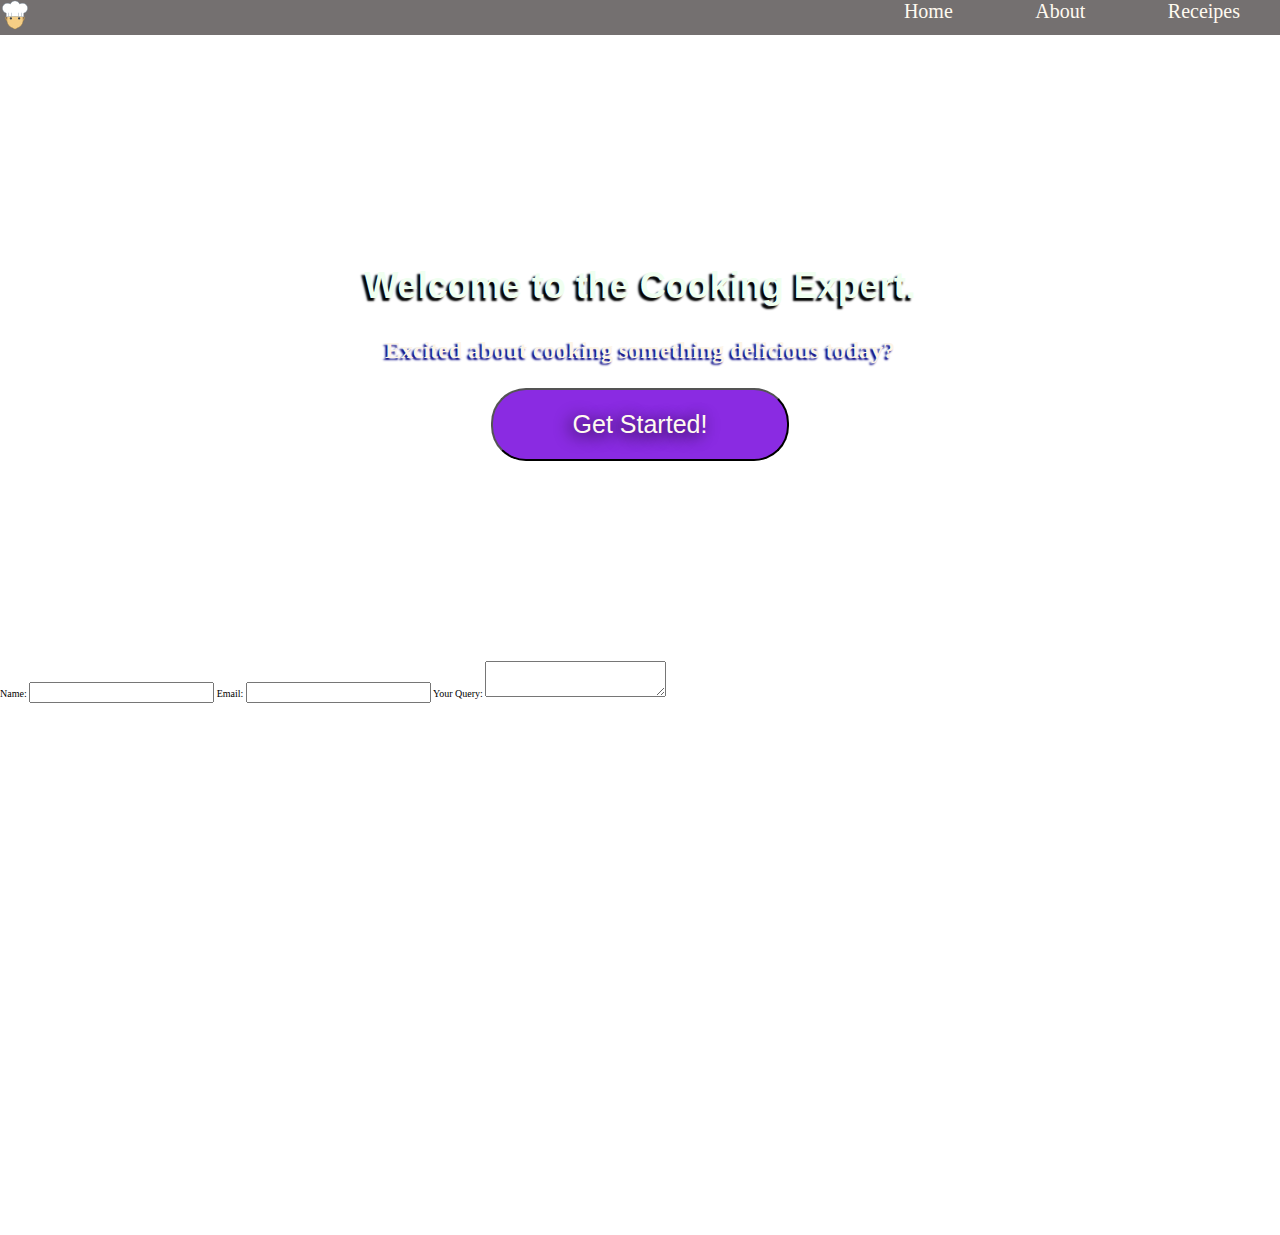
==== src/index.html @ 3ebf69b9 "nav and info-section initial changes" ====
<!DOCTYPE html>
<html lang="en">
<head>
    <meta charset="UTF-8">
    <meta http-equiv="X-UA-Compatible" content="IE=edge">
    <meta name="viewport" content="width=device-width, initial-scale=1.0">
    <title>Cooking Expert</title>
    <link rel="stylesheet" href="/styles/main.css">
</head>
<body>
    <div class="grid-container">
    <header class="grid-item">
        <nav>
            <h2 class="logo"><img src="/images/icon-chef.png" alt="Cook Chef"></h2>
            <ul>
                <li><a href="#">Home</a></li>
                <li><a href="#">About</a></li>
                <li><a href="#">Receipes</a></li>
            </ul>
        </nav>
    </header>
    <main>
        <section class="grid-item info-section">
            <h2>Welcome to the Cooking Expert.</h2>
            <p>Excited about cooking something delicious today?</p>
            <button type="submit">Get Started!</button>
        </section>
        <section class="grid-item contactus-section">
            <label for="name">Name:</label>
            <input type="text" name="name" id="name">
            <label for="email">Email:</label>
            <input type="email" name="email" id="email">
            <label for="query">Your Query:</label>
            <textarea name="query" id="query" maxlength="300"></textarea>
        </section>
    </main>
</div>
</body>
</html>
---- styles/main.css ----
html,
body {
  box-sizing: border-box;
  margin: 0;
  padding: 0;
}

html {
  font-size: 62.5%;
}

.grid-container {
  display: grid;
  grid-template-rows: 3.5rem 80rem 40rem;
}

ul,
li,
nav h2 {
  display: inline;
  margin: 0;
}

nav a {
  text-decoration: none;
  font-size: 2rem;
  color: floralwhite;
  padding-top: 1rem;
  margin: 4rem;
}

nav ul {
  position: absolute;
  right: 0;
}

header {
  background-color: rgb(116, 112, 112);
}

.info-section {
  background-image: url(/images/kitchen_table.jpg);
  background-position: center;
  background-size: cover;
  text-align: center;
  padding: 20rem 0rem;
  opacity: 100%;
  font-size: x-large;
}

.info-section h2 {
  color: honeydew;
  font-family: "Segoe UI", Tahoma, Geneva, Verdana, sans-serif;
  text-shadow: -3px 3px 2px black;
  opacity: 100%;
}

.info-section p {
  color: oldlace;
  font-weight: bold;
  text-shadow: -2px 2px 2px navy;
  opacity: 100%;
}

.info-section button {
  padding: 2rem 8rem;
  font-size: 2.5rem;
  font-family: "Trebuchet MS", "Lucida Sans Unicode", "Lucida Grande",
    "Lucida Sans", Arial, sans-serif;
  background: blueviolet;
  border-radius: 3.5rem;
  color: floralwhite;
  text-shadow: -3px 3px 16px black;
  opacity: 100%;
}
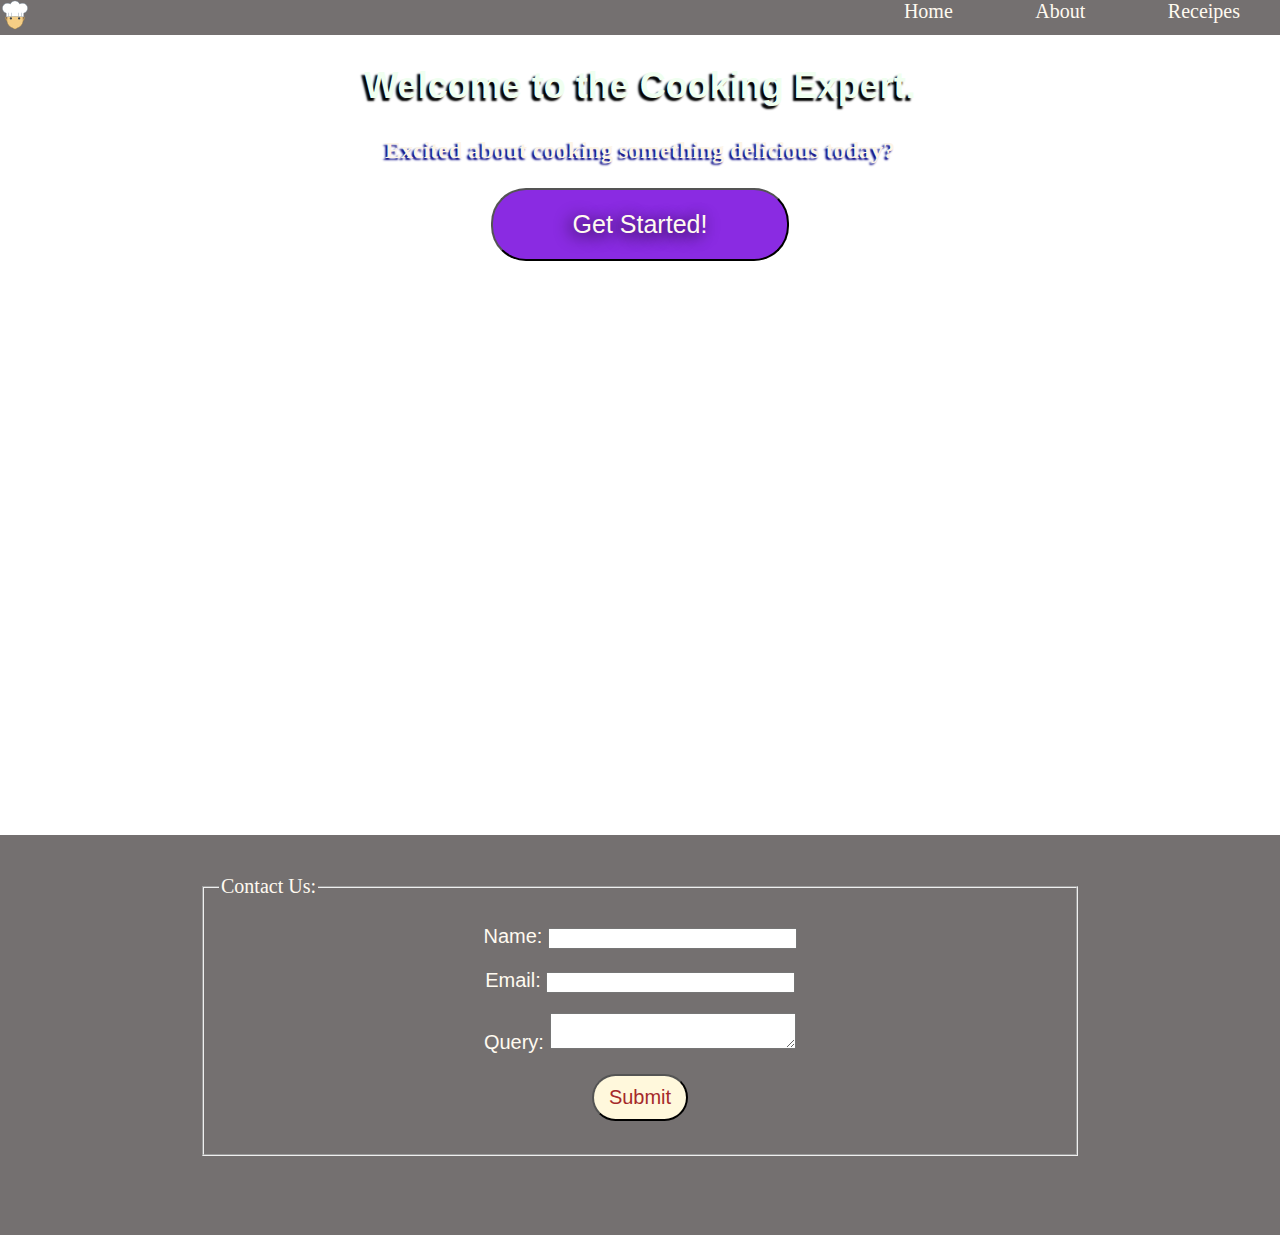
==== commit 71ca354d: "styling for form section and fixed grid issues" ====
--- a/src/index.html
+++ b/src/index.html
@@ -19,21 +19,32 @@
             </ul>
         </nav>
     </header>
-    <main>
+    
         <section class="grid-item info-section">
             <h2>Welcome to the Cooking Expert.</h2>
             <p>Excited about cooking something delicious today?</p>
             <button type="submit">Get Started!</button>
         </section>
         <section class="grid-item contactus-section">
+            <fieldset>
+                <legend>Contact Us:</legend>
+            <div class="form-item">
             <label for="name">Name:</label>
-            <input type="text" name="name" id="name">
+            <input class="form-element" type="text" name="name" id="name">
+        </div>
+        <div class="form-item">
             <label for="email">Email:</label>
-            <input type="email" name="email" id="email">
-            <label for="query">Your Query:</label>
-            <textarea name="query" id="query" maxlength="300"></textarea>
+            <input class="form-element" type="email" name="email" id="email">
+        </div>
+        <div class="form-item">
+            <label for="query">Query:</label>
+            <textarea class="form-element" name="query" id="query" maxlength="300"></textarea>
+        </div>
+        <div class="form-item">
+            <button type="submit">Submit</button>    
+        </div>
+    </fieldset>
         </section>
-    </main>
 </div>
 </body>
 </html>--- a/styles/main.css
+++ b/styles/main.css
@@ -43,7 +43,7 @@
   background-position: center;
   background-size: cover;
   text-align: center;
-  padding: 20rem 0rem;
+  padding-top: 25 qrem;
   opacity: 100%;
   font-size: x-large;
 }
@@ -72,4 +72,34 @@
   color: floralwhite;
   text-shadow: -3px 3px 16px black;
   opacity: 100%;
+  cursor: pointer;
 }
+
+.contactus-section {
+  color: floralwhite;
+  padding: 4rem 20rem;
+  background-color: rgb(116, 112, 112);
+  font-size: 2rem;
+}
+
+.form-item {
+  margin: 2rem;
+  text-align: center;
+  font-family: "Trebuchet MS", "Lucida Sans Unicode", "Lucida Grande",
+    "Lucida Sans", Arial, sans-serif;
+  color: floralwhite;
+}
+
+.form-item button {
+  padding: 1rem 1.5rem;
+  font-size: 2rem;
+  background-color: cornsilk;
+  color: brown;
+  border-radius: 2.5rem;
+  cursor: pointer;
+}
+
+.form-element {
+  width: 30%;
+  min-width: 20rem;
+}
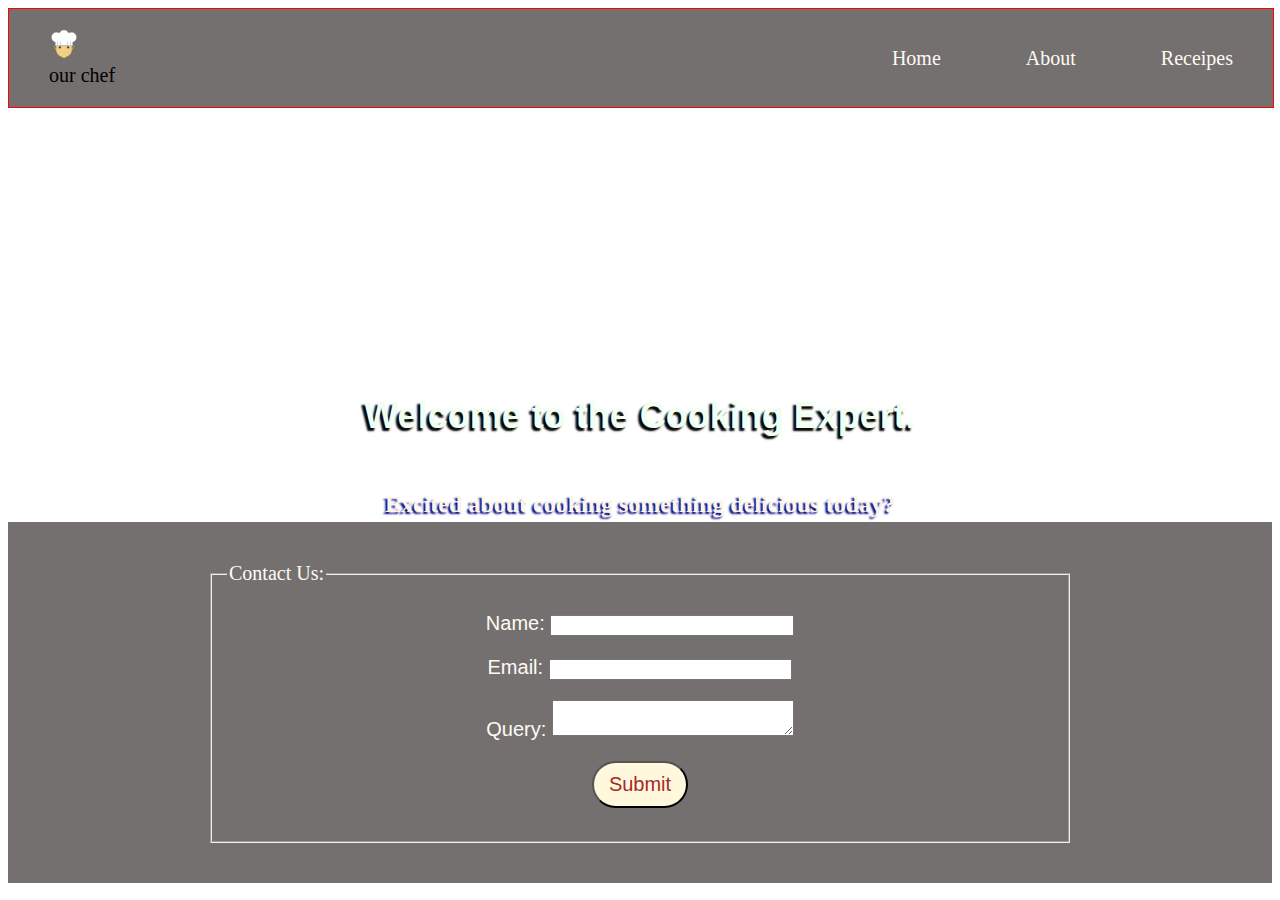
==== commit 157633d7: "review fixes" ====
--- a/src/index.html
+++ b/src/index.html
@@ -8,24 +8,28 @@
     <link rel="stylesheet" href="/styles/main.css">
 </head>
 <body>
-    <div class="grid-container">
-    <header class="grid-item">
-        <nav>
-            <h2 class="logo"><img src="/images/icon-chef.png" alt="Cook Chef"></h2>
-            <ul>
-                <li><a href="#">Home</a></li>
-                <li><a href="#">About</a></li>
-                <li><a href="#">Receipes</a></li>
-            </ul>
-        </nav>
-    </header>
-    
-        <section class="grid-item info-section">
+    <main class="grid-container">
+        <header>
+            <div>
+                <figure><img src="/images/icon-chef.png" alt="Cook Chef">
+                    <figcaption>our chef</figcaption>
+                </figure>
+                
+            </div>
+            <nav>
+                <ul>
+                    <li><a href="#">Home</a></li>
+                    <li><a href="#">About</a></li>
+                    <li><a href="#">Receipes</a></li>
+                </ul>
+            </nav>
+        </header>
+        <section class=" section--info">
             <h2>Welcome to the Cooking Expert.</h2>
             <p>Excited about cooking something delicious today?</p>
             <button type="submit">Get Started!</button>
         </section>
-        <section class="grid-item contactus-section">
+        <section class=" section--contect">
             <fieldset>
                 <legend>Contact Us:</legend>
             <div class="form-item">
@@ -45,6 +49,6 @@
         </div>
     </fieldset>
         </section>
-</div>
+    </main>
 </body>
 </html>--- a/styles/main.css
+++ b/styles/main.css
@@ -1,68 +1,73 @@
-html,
-body {
+html {
   box-sizing: border-box;
   margin: 0;
   padding: 0;
+  font-size: 62.5%;
 }
 
-html {
-  font-size: 62.5%;
+header {
+  display: grid;
+  grid-template-columns: 30% 1fr;
+  align-items: center;
+  border: 1px solid red;
+  background-color: rgb(116, 112, 112);
+  position: sticky;
+  font-size: 2rem;
+  width: 100%;
+}
+
+nav {
+  justify-self: end;
+}
+
+ul {
+  list-style-type: none;
+}
+
+li {
+  display: inline;
+  margin: 0 3.5rem;
+  padding: 0.5rem;
+}
+
+li:hover {
+  border: 1px dashed green;
+}
+
+a {
+  text-decoration: dashed;
+  color: floralwhite;
 }
 
 .grid-container {
   display: grid;
-  grid-template-rows: 3.5rem 80rem 40rem;
+  grid-template-rows: 1fr 40rem;
+  grid-gap: 0.7rem;
 }
 
-ul,
-li,
-nav h2 {
-  display: inline;
-  margin: 0;
+.section--info {
+  background: url(/images/kitchen_table.jpg);
+  background-size: cover;
+  text-align: center;
+  padding: 25rem 0;
+  font-size: x-large;
+  display: grid;
+  justify-items: center;
 }
 
-nav a {
-  text-decoration: none;
-  font-size: 2rem;
-  color: floralwhite;
-  padding-top: 1rem;
-  margin: 4rem;
-}
-
-nav ul {
-  position: absolute;
-  right: 0;
-}
-
-header {
-  background-color: rgb(116, 112, 112);
-}
-
-.info-section {
-  background-image: url(/images/kitchen_table.jpg);
-  background-position: center;
-  background-size: cover;
-  text-align: center;
-  padding-top: 25 qrem;
-  opacity: 100%;
-  font-size: x-large;
-}
-
-.info-section h2 {
+.section--info h2 {
   color: honeydew;
   font-family: "Segoe UI", Tahoma, Geneva, Verdana, sans-serif;
   text-shadow: -3px 3px 2px black;
-  opacity: 100%;
 }
 
-.info-section p {
+.section--info p {
   color: oldlace;
   font-weight: bold;
   text-shadow: -2px 2px 2px navy;
-  opacity: 100%;
 }
 
-.info-section button {
+.section--info button {
   padding: 2rem 8rem;
   font-size: 2.5rem;
   font-family: "Trebuchet MS", "Lucida Sans Unicode", "Lucida Grande",
@@ -71,11 +76,10 @@
   border-radius: 3.5rem;
   color: floralwhite;
   text-shadow: -3px 3px 16px black;
-  opacity: 100%;
   cursor: pointer;
 }
 
-.contactus-section {
+.section--contect {
   color: floralwhite;
   padding: 4rem 20rem;
   background-color: rgb(116, 112, 112);
@@ -103,3 +107,7 @@
   width: 30%;
   min-width: 20rem;
 }
+
+.rdb {
+  border: 1px solid red;
+}
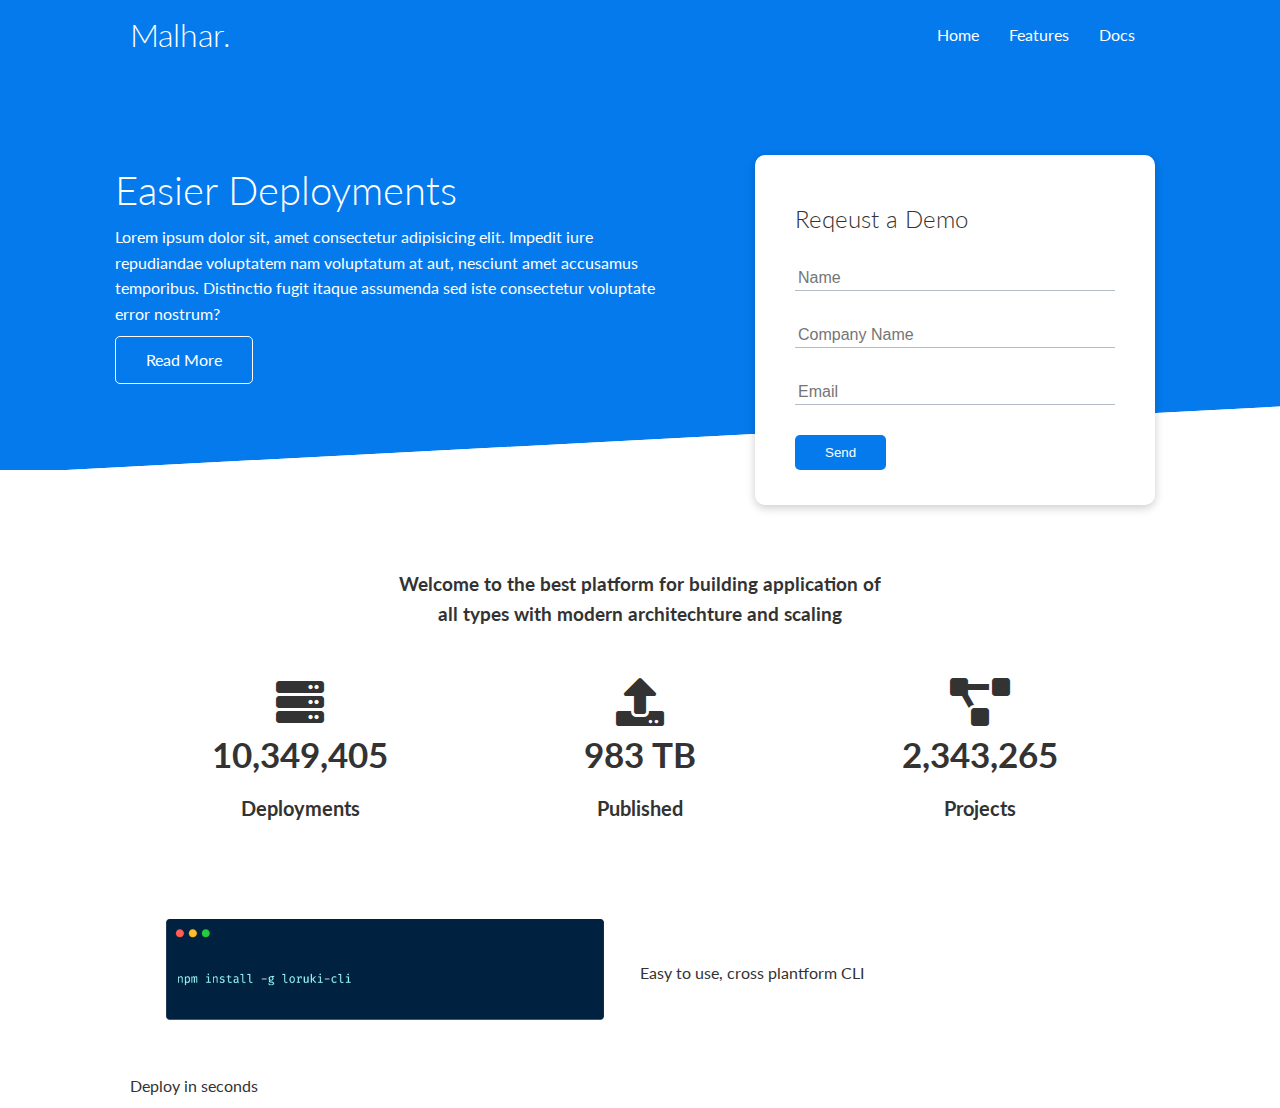
==== commit 1d651bc9: "loruki web - added showcase and stats sections" ====
--- a/src/index.html
+++ b/src/index.html
@@ -1,54 +1,101 @@
-<!DOCTYPE html>
-<html lang="en">
-<head>
-    <meta charset="UTF-8">
-    <meta http-equiv="X-UA-Compatible" content="IE=edge">
-    <meta name="viewport" content="width=device-width, initial-scale=1.0">
-    <title>Cooking Expert</title>
-    <link rel="stylesheet" href="/styles/main.css">
-</head>
-<body>
-    <main class="grid-container">
-        <header>
-            <div>
-                <figure><img src="/images/icon-chef.png" alt="Cook Chef">
-                    <figcaption>our chef</figcaption>
-                </figure>
-                
-            </div>
-            <nav>
-                <ul>
-                    <li><a href="#">Home</a></li>
-                    <li><a href="#">About</a></li>
-                    <li><a href="#">Receipes</a></li>
-                </ul>
-            </nav>
-        </header>
-        <section class=" section--info">
-            <h2>Welcome to the Cooking Expert.</h2>
-            <p>Excited about cooking something delicious today?</p>
-            <button type="submit">Get Started!</button>
-        </section>
-        <section class=" section--contect">
-            <fieldset>
-                <legend>Contact Us:</legend>
-            <div class="form-item">
-            <label for="name">Name:</label>
-            <input class="form-element" type="text" name="name" id="name">
-        </div>
-        <div class="form-item">
-            <label for="email">Email:</label>
-            <input class="form-element" type="email" name="email" id="email">
-        </div>
-        <div class="form-item">
-            <label for="query">Query:</label>
-            <textarea class="form-element" name="query" id="query" maxlength="300"></textarea>
-        </div>
-        <div class="form-item">
-            <button type="submit">Submit</button>    
-        </div>
-    </fieldset>
-        </section>
-    </main>
-</body>
-</html>+<!DOCTYPE html>
+<html lang="en">
+  <head>
+    <meta charset="UTF-8" />
+    <meta http-equiv="X-UA-Compatible" content="IE=edge" />
+    <meta name="viewport" content="width=device-width, initial-scale=1.0" />
+    <link
+      rel="stylesheet"
+      href="https://cdnjs.cloudflare.com/ajax/libs/font-awesome/5.15.1/css/all.min.css"
+    />
+    <link rel="stylesheet" href="../styles/utilities.css" />
+    <link rel="stylesheet" href="../styles/main.css" />
+    <title>Malhar ! Cloud hosting practice</title>
+  </head>
+  <body>
+    <!-- Nav Bar-->
+    <div class="navbar">
+      <div class="container flex">
+        <h1 class="logo">Malhar.</h1>
+        <nav>
+          <ul>
+            <li><a href="index.html">Home</a></li>
+            <li><a href="features.html">Features</a></li>
+            <li><a href="docs.html">Docs</a></li>
+          </ul>
+        </nav>
+      </div>
+    </div>
+    <!-- Show case -->
+    <section class="showcase">
+      <div class="container grid">
+        <div class="showcase-text">
+          <h1>Easier Deployments</h1>
+          <p>
+            Lorem ipsum dolor sit, amet consectetur adipisicing elit. Impedit
+            iure repudiandae voluptatem nam voluptatum at aut, nesciunt amet
+            accusamus temporibus. Distinctio fugit itaque assumenda sed iste
+            consectetur voluptate error nostrum?
+          </p>
+          <a href="features.html" class="btn btn-outline">Read More</a>
+        </div>
+        <div class="showcase-form card">
+          <h2>Reqeust a Demo</h2>
+          <form>
+            <div class="form-control">
+              <input type="text" name=""name" placeholder="Name" required>
+            </div>
+            <div class="form-control">
+              <input type="text" name=""company" placeholder="Company Name"
+              required>
+            </div>
+            <div class="form-control">
+              <input type="text" name=""email" placeholder="Email" required>
+            </div>
+            <input type="submit" value="Send" class="btn btn-primary"
+          </form>
+        </div>
+      </div>
+    </section>
+    <!-- Stats -->
+    <section class="stats">
+      <div class="container">
+        <h3 class="stats-heading text-center my-1">
+          Welcome to the best platform for building application of all types
+          with modern architechture and scaling
+        </h3>
+        <div class="grid grid-3 text-center my-4">
+          <div>
+            <i class="fas fa-server fa-3x"></i>
+            <h3>10,349,405</h3>
+            <p class="text-secondary">Deployments</p>
+          </div>
+          <div>
+            <i class="fas fa-upload fa-3x"></i>
+            <h3>983 TB</h3>
+            <p class="text-secondary">Published</p>
+          </div>
+          <div>
+            <i class="fas fa-project-diagram fa-3x"></i>
+            <h3>2,343,265</h3>
+            <p class="text-secondary">Projects</p>
+          </div>
+        </div>
+      </div>
+    </section>
+    <!-- CLI -->
+    <section class="cli">
+      <div class="container grid">
+        <div>
+          <img src="../images/cli.png" />
+        </div>
+        <div class="cli-info">
+          <p>Easy to use, cross plantform CLI</p>
+        </div>
+        <div class="cli-info">
+          <p>Deploy in seconds</p>
+        </div>
+      </div>
+    </section>
+  </body>
+</html>
--- a/styles/utilities.css
+++ b/styles/utilities.css
@@ -0,0 +1,141 @@
+/* Utilities */
+.container {
+  max-width: 1100px;
+  margin: 0 auto;
+  overflow: auto;
+  padding: 0 40px;
+}
+
+.card {
+  color: #333;
+  background-color: white;
+  border-radius: 10px;
+  box-shadow: 0 3px 10px rgba(0, 0, 0, 0.2);
+  padding: 20px;
+  margin: 10px;
+}
+
+.btn {
+  display: inline-block;
+  padding: 10px 30px;
+  cursor: pointer;
+  background: var(--primary-color);
+  color: white;
+  border: none;
+  border-radius: 5px;
+}
+
+.btn:hover {
+  transform: scale(0.98);
+}
+
+.btn-outline {
+  background-color: transparent;
+  border: 1px white solid;
+}
+
+.text-center {
+  text-align: center;
+}
+
+.flex {
+  display: flex;
+  justify-content: center;
+  align-items: center;
+  height: 100%;
+}
+
+.grid {
+  display: grid;
+  grid-template-columns: repeat(2, 1fr);
+  justify-content: center;
+  align-items: center;
+  height: 100%;
+}
+
+.grid-3 {
+  grid-template-columns: repeat(3, 1fr);
+}
+
+/* Margin */
+.my-1 {
+  margin: 1rem 0;
+}
+
+.my-2 {
+  margin: 1.5rem 0;
+}
+
+.my-3 {
+  margin: 2rem 0;
+}
+
+.my-4 {
+  margin: 3rem 0;
+}
+
+.my-5 {
+  margin: 4rem 0;
+}
+
+.m-1 {
+  margin: 1rem;
+}
+
+.m-2 {
+  margin: 1.5rem;
+}
+
+.m-3 {
+  margin: 2rem;
+}
+
+.m-4 {
+  margin: 3rem;
+}
+
+.m-5 {
+  margin: 4rem;
+}
+
+/* Padding */
+
+.py-1 {
+  padding: 1rem 0;
+}
+
+.py-2 {
+  padding: 1.5rem 0;
+}
+
+.py-3 {
+  padding: 2rem 0;
+}
+
+.py-4 {
+  padding: 3rem 0;
+}
+
+.py-5 {
+  padding: 4rem 0;
+}
+
+.p-1 {
+  padding: 1rem;
+}
+
+.p-2 {
+  padding: 1.5rem;
+}
+
+.p-3 {
+  padding: 2rem;
+}
+
+.p-4 {
+  padding: 3rem;
+}
+
+.p-5 {
+  padding: 4rem;
+}
--- a/styles/main.css
+++ b/styles/main.css
@@ -1,113 +1,153 @@
-html {
-  box-sizing: border-box;
-  margin: 0;
-  padding: 0;
-  font-size: 62.5%;
+@import url("https://fonts.googleapis.com/css2?family=Lato:wght@300&display=swap");
+
+:root {
+  --primary-color: #047aed;
 }
 
-header {
-  display: grid;
-  grid-template-columns: 30% 1fr;
-  align-items: center;
-  border: 1px solid red;
-  background-color: rgb(116, 112, 112);
-  position: sticky;
-  font-size: 2rem;
+* {
+  box-sizing: border-box;
+  padding: 0;
+  margin: 0;
+}
+
+body {
+  font-family: "Lato", sans-serif;
+  color: #333;
+  line-height: 1.6;
+}
+
+ul {
+  list-style: none;
+}
+
+a {
+  text-decoration: none;
+  color: #333;
+}
+
+h1,
+h2 {
+  font-weight: 300;
+  line-height: 1.2;
+  margin: 10px 0;
+}
+
+p {
+  margin: 10px 0;
+}
+
+img {
   width: 100%;
 }
 
-nav {
-  justify-self: end;
+/* Navbar */
+
+.navbar {
+  background-color: var(--primary-color);
+  color: #fff;
+  height: 70px;
 }
 
-ul {
-  list-style-type: none;
+.navbar ul {
+  display: flex;
 }
 
-li {
-  display: inline;
-  margin: 0 3.5rem;
-  padding: 0.5rem;
+.navbar a {
+  color: white;
+  padding: 10px;
+  margin: 0 5px;
 }
 
-li:hover {
-  border: 1px dashed green;
+.navbar a:hover {
+  border-bottom: 2px white solid;
 }
 
-a {
-  text-decoration: dashed;
-  color: floralwhite;
+.navbar .flex {
+  justify-content: space-between;
 }
 
-.grid-container {
-  display: grid;
-  grid-template-rows: 1fr 40rem;
-  grid-gap: 0.7rem;
+/* Showcase */
+.showcase {
+  height: 400px;
+  background-color: var(--primary-color);
+  color: white;
+  position: relative;
 }
 
-.section--info {
-  background: url(/images/kitchen_table.jpg);
-  background-size: cover;
-  text-align: center;
-  padding: 25rem 0;
-  font-size: x-large;
-  display: grid;
-  justify-items: center;
+.showcase h1 {
+  font-size: 40px;
 }
 
-.section--info h2 {
-  color: honeydew;
-  font-family: "Segoe UI", Tahoma, Geneva, Verdana, sans-serif;
-  text-shadow: -3px 3px 2px black;
+.showcase p {
+  margin: 20;
 }
 
-.section--info p {
-  color: oldlace;
-  font-weight: bold;
-  text-shadow: -2px 2px 2px navy;
+.showcase .grid {
+  overflow: visible;
+  grid-template-columns: 55% 45%;
+  gap: 30px;
 }
 
-.section--info button {
-  padding: 2rem 8rem;
-  font-size: 2.5rem;
-  font-family: "Trebuchet MS", "Lucida Sans Unicode", "Lucida Grande",
-    "Lucida Sans", Arial, sans-serif;
-  background: blueviolet;
-  border-radius: 3.5rem;
-  color: floralwhite;
-  text-shadow: -3px 3px 16px black;
-  cursor: pointer;
+.showcase-form {
+  position: relative;
+  top: 60px;
+  height: 350px;
+  width: 400px;
+  padding: 40px;
+  z-index: 100;
+  justify-self: flex-end;
 }
 
-.section--contect {
-  color: floralwhite;
-  padding: 4rem 20rem;
-  background-color: rgb(116, 112, 112);
-  font-size: 2rem;
+.showcase-form .form-control {
+  margin: 30px 0;
 }
 
-.form-item {
-  margin: 2rem;
-  text-align: center;
-  font-family: "Trebuchet MS", "Lucida Sans Unicode", "Lucida Grande",
-    "Lucida Sans", Arial, sans-serif;
-  color: floralwhite;
+.showcase-form input[type="text"],
+.showcase-form input[type="email"] {
+  border: 0;
+  border-bottom: 1px solid #b4becb;
+  width: 100%;
+  padding: 3px;
+  font-size: 16px;
 }
 
-.form-item button {
-  padding: 1rem 1.5rem;
-  font-size: 2rem;
-  background-color: cornsilk;
-  color: brown;
-  border-radius: 2.5rem;
-  cursor: pointer;
+.showcase-form input:focus {
+  outline: none;
 }
 
-.form-element {
-  width: 30%;
-  min-width: 20rem;
+.showcase::before,
+.showcase::after {
+  content: "";
+  position: absolute;
+  height: 100px;
+  bottom: -70px;
+  right: 0;
+  left: 0;
+  background: white;
+  transform: skewY(-3deg);
+  -webkit-transform: skewY(-3deg);
+  -moz-transform: skewY(-3deg);
+  -ms-transform: skewY(-3deg);
 }
 
-.rdb {
-  border: 1px solid red;
+/* Stats */
+.stats {
+  padding-top: 100px;
 }
+
+.stats-heading {
+  max-width: 500px;
+  margin: auto;
+}
+
+.stats .grid h3 {
+  font-size: 35px;
+}
+
+.stats .grid p {
+  font-size: 20px;
+  font-weight: bold;
+}
+
+.cli .grid {
+}
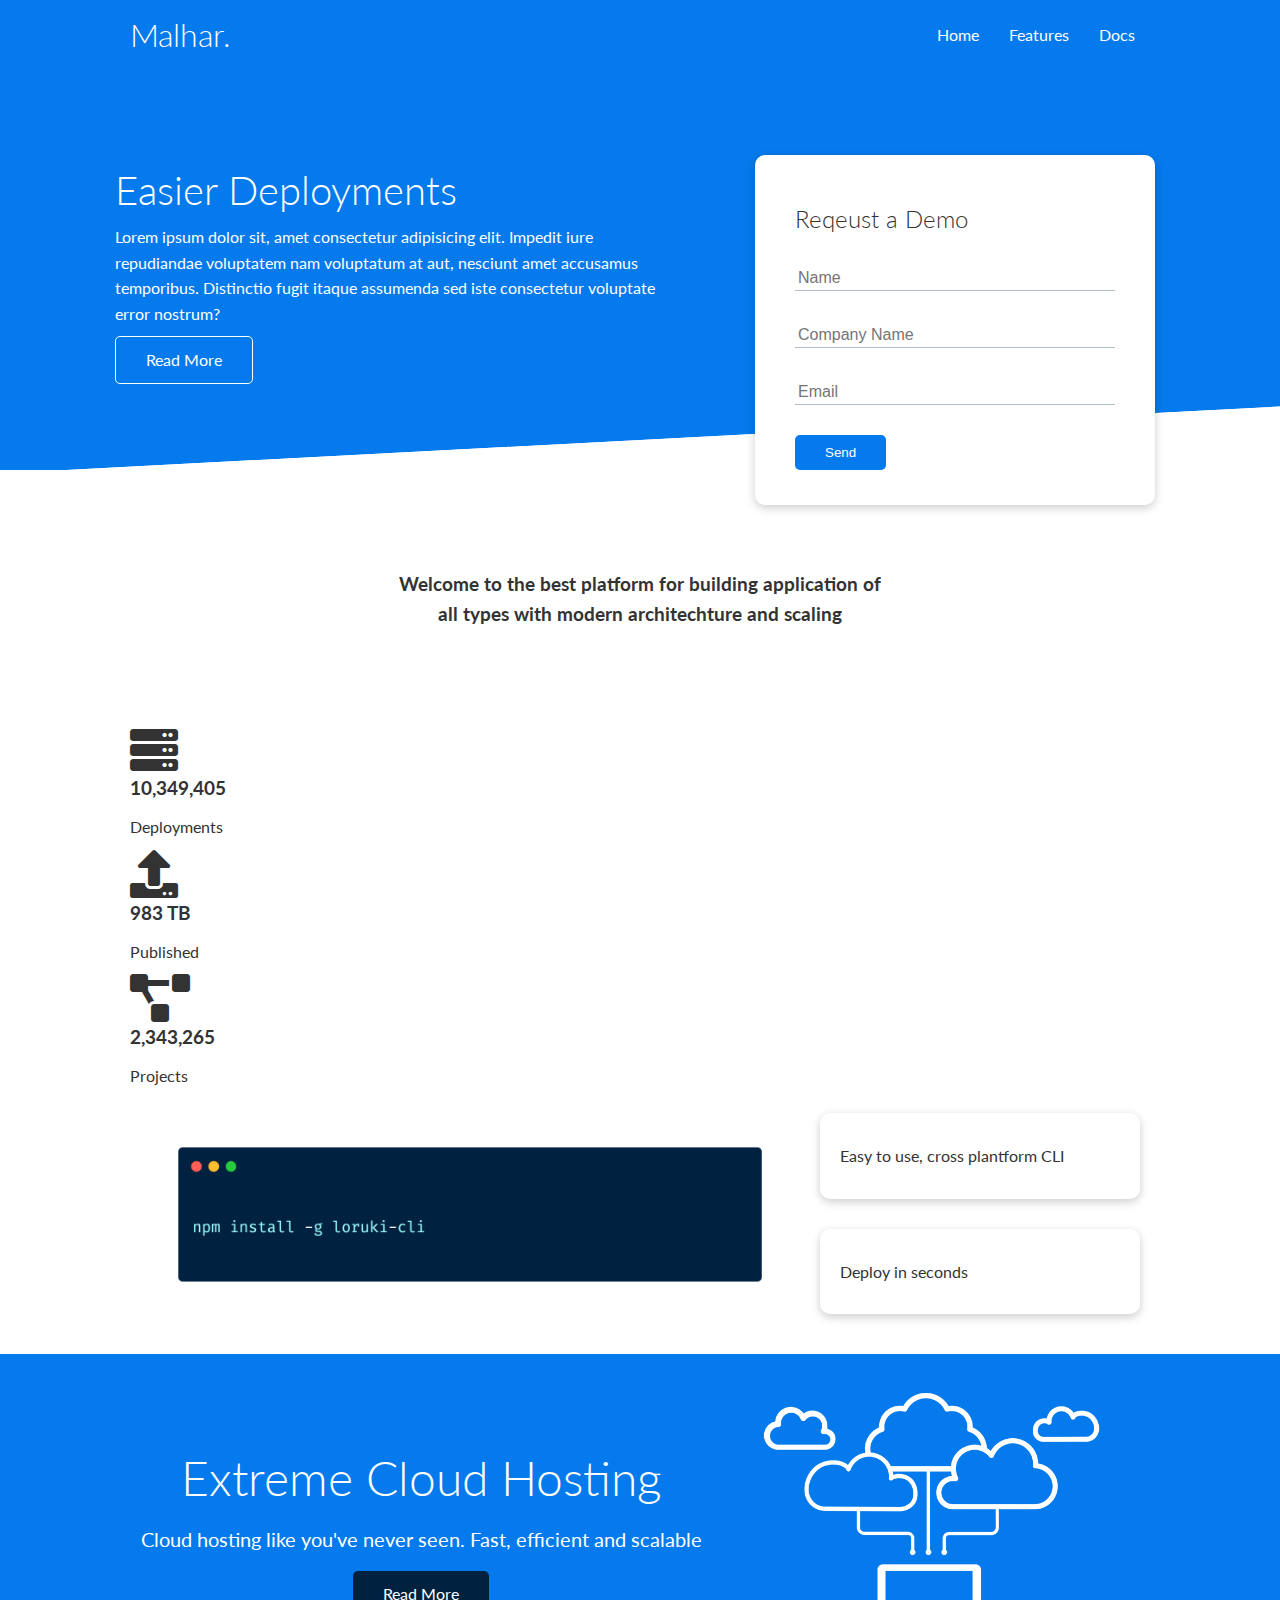
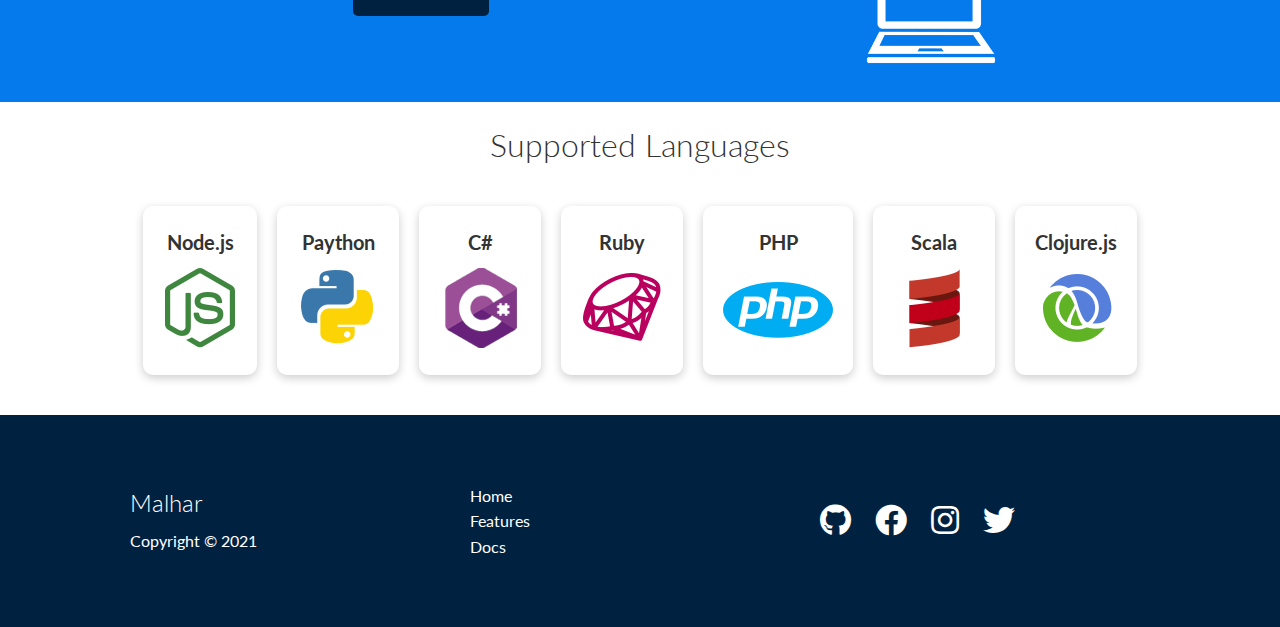
==== commit a6387c8b: "added cloud languages and footer section" ====
--- a/src/index.html
+++ b/src/index.html
@@ -64,7 +64,7 @@
           Welcome to the best platform for building application of all types
           with modern architechture and scaling
         </h3>
-        <div class="grid grid-3 text-center my-4">
+        <div class="grid grid-3 text-center my-4"></div>
           <div>
             <i class="fas fa-server fa-3x"></i>
             <h3>10,349,405</h3>
@@ -86,16 +86,87 @@
     <!-- CLI -->
     <section class="cli">
       <div class="container grid">
-        <div>
-          <img src="../images/cli.png" />
-        </div>
-        <div class="cli-info">
+        <img src="../images/cli.png" />
+        <div class="card">
           <p>Easy to use, cross plantform CLI</p>
         </div>
-        <div class="cli-info">
+        <div class="card">
           <p>Deploy in seconds</p>
         </div>
       </div>
     </section>
+    <!-- Cloud -->
+    <section class="cloud bg-primary my-2 py-2">
+      <div class="container grid">
+        <div class="text-center">
+          <h2 class="lg">Extreme Cloud Hosting</h2>
+          <p class="lead my-1">
+            Cloud hosting like you've never seen. Fast, efficient and scalable
+          </p>
+          <a href="docs.html" class="btn btn-dark">Read More</a>
+        </div>
+        <img src="../images/cloud.png" />
+      </div>
+    </section>
+    <!-- Supported Languages -->
+    <section class="languages">
+     <h2 class="md text-center my-2">Supported Languages</h2>
+     <div class="container flex">
+        <div class="card">
+          <h4>Node.js</h4>
+          <img src="../images/logos/node.png" />
+        </div>
+        <div class="card">
+          <h4>Paython</h4>
+          <img src="../images/logos/python.png" />
+        </div>
+        <div class="card">
+          <h4>C#</h4>
+          <img src="../images/logos/csharp.png" />
+        </div>
+        <div class="card">
+          <h4>Ruby</h4>
+          <img src="../images/logos/ruby.png" />
+        </div>
+        <div class="card">
+          <h4>PHP</h4>
+          <img src="../images/logos/php.png" />
+        </div>
+        <div class="card">
+          <h4>Scala</h4>
+          <img src="../images/logos/scala.png" />
+        </div>
+        <div class="card">
+          <h4>Clojure.js</h4>
+          <img src="../images/logos/clojure.png" />
+        </div>
+     </div>
+    </section>
+
+    <!-- Footer -->
+    <footer class="footer bg-dark py-5">
+      <div class="container grid grid-3">
+        <div>
+          <h2>Malhar</h2>
+          <p>Copyright © 2021</p>
+        </div>
+        <div>
+          <nav>
+            <ul>
+              <li><a href="index.html">Home</a></li>
+              <li><a href="features.html">Features</a></li>
+              <li><a href="docs.html">Docs</a></li>
+            </ul>
+          </nav>
+        </div>
+        <div>
+          <a target="_blank" href="https://github.com/malhar016"><i class="fab fa-github fa-2x"></i></a>
+          <a target="_blank" href="https://www.facebook.com/malhar.bhuptani/"><i class="fab fa-facebook fa-2x"></i></a>
+          <a target="_blank" href="https://www.instagram.com/malhar16/"><i class="fab fa-instagram fa-2x"></i></a>
+          <a target="_blank" href="https://twitter.com/Malhar016"><i class="fab fa-twitter fa-2x"></i></a>
+        </div>
+      </div>
+      
+    </footer>
   </body>
 </html>
--- a/styles/utilities.css
+++ b/styles/utilities.css
@@ -34,8 +34,58 @@
   border: 1px white solid;
 }
 
+.btn-inverted {
+  background-color: var(--secondary-color);
+}
+
+/* Background and colored btton */
+.bg-primary,
+.btn-primary {
+  background-color: var(--primary-color);
+  color: white;
+}
+
+.bg-secondary,
+.btn-secondary {
+  background-color: var(--secondary-color);
+  color: white;
+}
+
+.bg-light,
+.btn-light {
+  background-color: var(--light-color);
+  color: #333;
+}
+
+.bg-dark,
+.btn-dark {
+  background-color: var(--dark-color);
+  color: white;
+}
+
 .text-center {
   text-align: center;
+}
+
+/* Text Sizing */
+.lead {
+  font-size: 20px;
+}
+
+.sm {
+  font-size: 1rem;
+}
+
+.md {
+  font-size: 2rem;
+}
+
+.lg {
+  font-size: 3rem;
+}
+
+.xl {
+  font-size: 4rem;
 }
 
 .flex {
--- a/styles/main.css
+++ b/styles/main.css
@@ -2,6 +2,9 @@
 
 :root {
   --primary-color: #047aed;
+  --secondary-color: #1c3fa8;
+  --dark-color: #002240;
+  --light-color: #f4f4f4;
 }
 
 * {
@@ -22,7 +25,7 @@
 
 a {
   text-decoration: none;
-  color: #333;
+  color: inherit;
 }
 
 h1,
@@ -150,4 +153,36 @@
 }
 
 .cli .grid {
+  grid-template-columns: 2fr 1fr;
 }
+
+.cli .grid > *:first-child {
+  grid-row: span 2;
+}
+
+.cloud .grid {
+  grid-template-columns: 4fr 3fr;
+}
+
+.languages .flex {
+  flex-wrap: wrap;
+}
+
+.languages .card {
+  text-align: center;
+  margin: 18px 10px 40px;
+  transition: transform 0.2s ease-in;
+}
+
+.languages .card h4 {
+  font-size: 20px;
+  margin-bottom: 10px;
+}
+
+.languages .card:hover {
+  transform: translateY(-15px);
+}
+
+.footer i {
+  padding: 0 10px;
+}
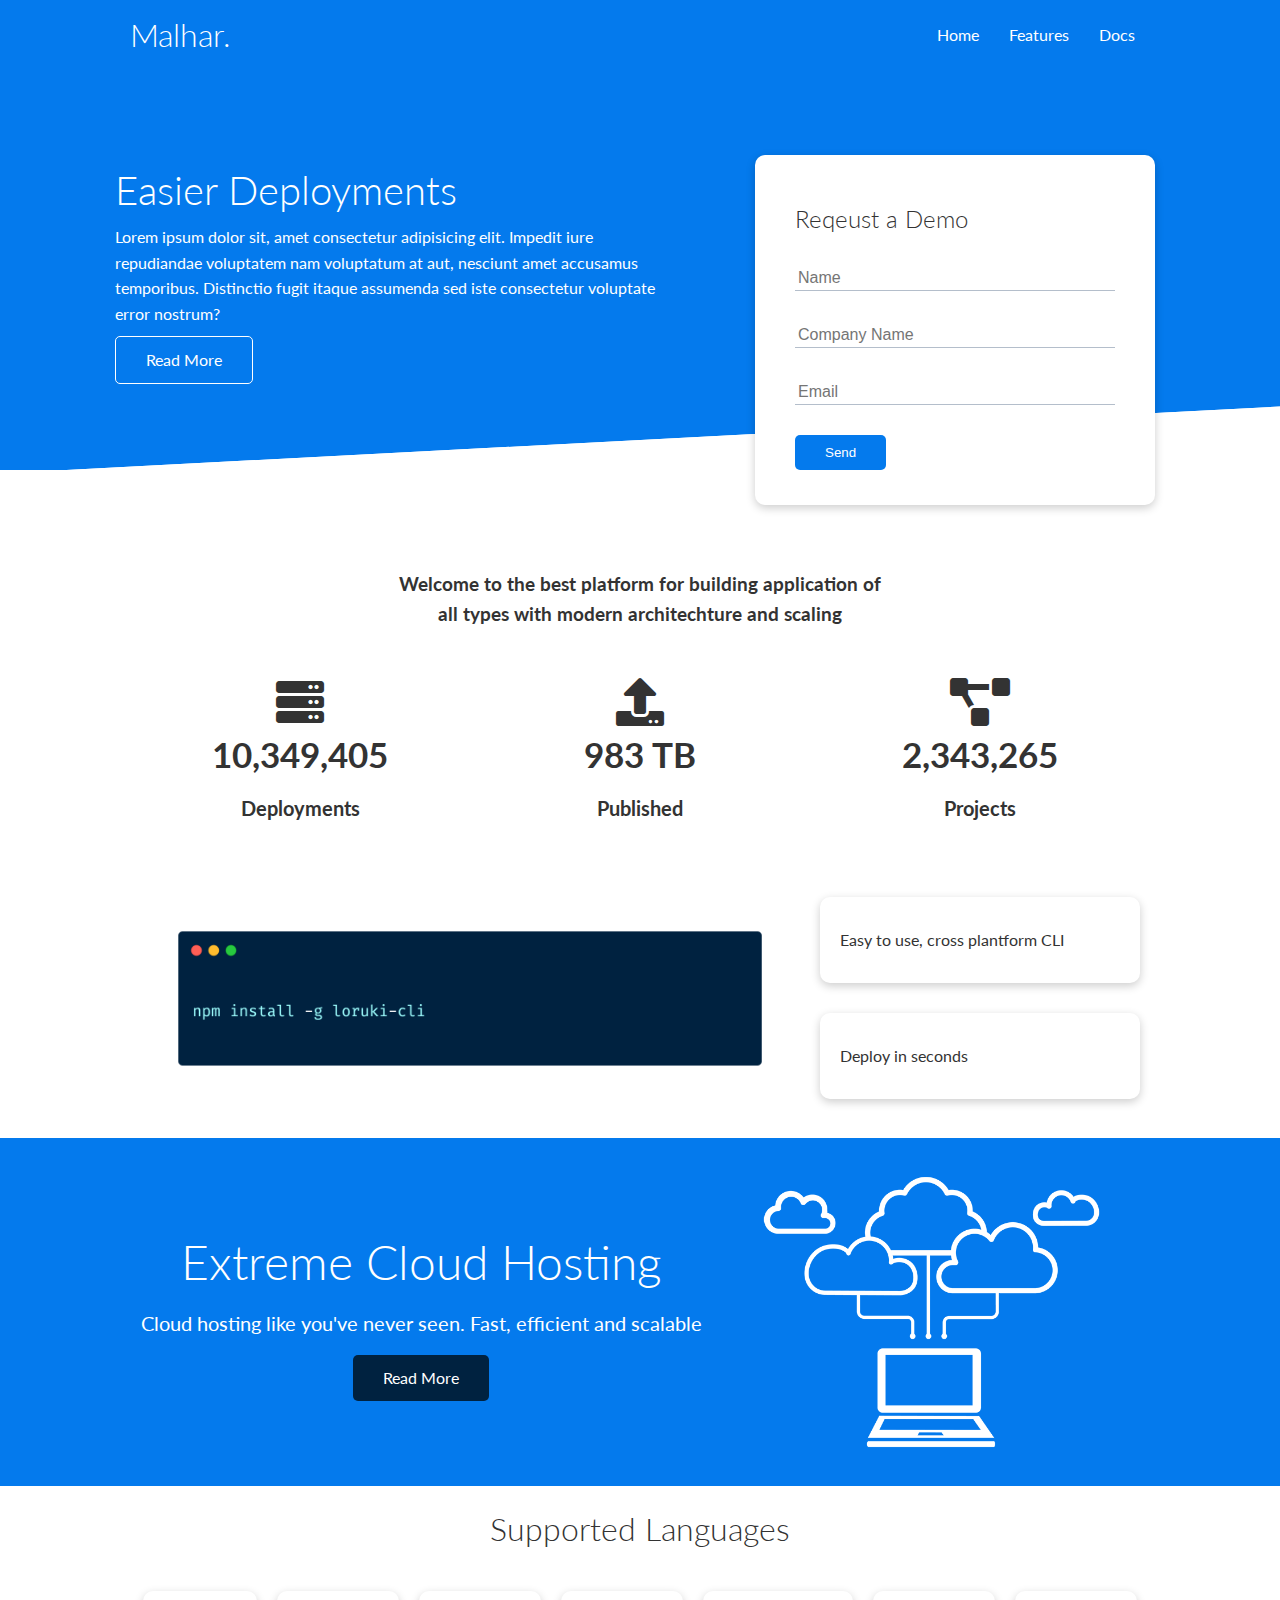
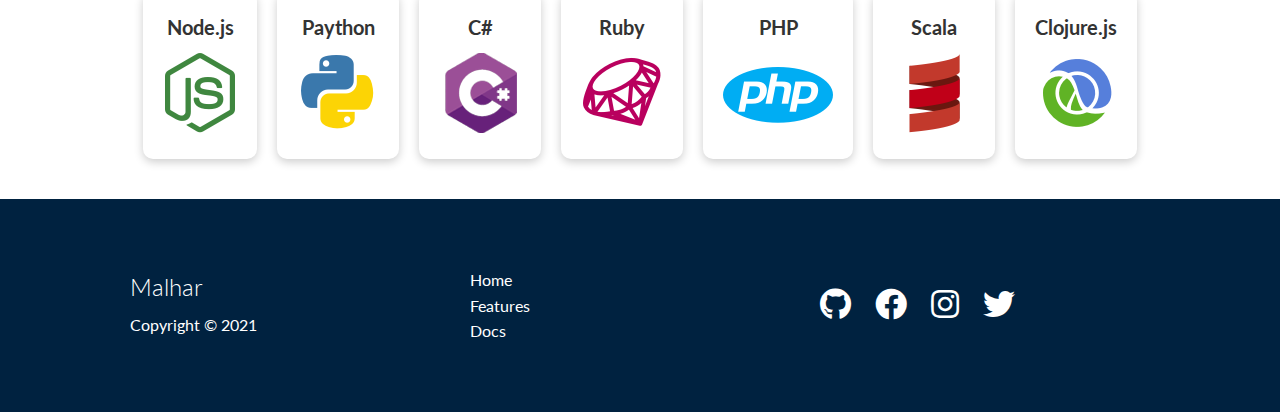
==== commit 6d3c348d: "fixed stats section" ====
--- a/src/index.html
+++ b/src/index.html
@@ -64,7 +64,7 @@
           Welcome to the best platform for building application of all types
           with modern architechture and scaling
         </h3>
-        <div class="grid grid-3 text-center my-4"></div>
+        <div class="grid grid-3 text-center my-4">
           <div>
             <i class="fas fa-server fa-3x"></i>
             <h3>10,349,405</h3>
@@ -110,8 +110,8 @@
     </section>
     <!-- Supported Languages -->
     <section class="languages">
-     <h2 class="md text-center my-2">Supported Languages</h2>
-     <div class="container flex">
+      <h2 class="md text-center my-2">Supported Languages</h2>
+      <div class="container flex">
         <div class="card">
           <h4>Node.js</h4>
           <img src="../images/logos/node.png" />
@@ -140,7 +140,7 @@
           <h4>Clojure.js</h4>
           <img src="../images/logos/clojure.png" />
         </div>
-     </div>
+      </div>
     </section>
 
     <!-- Footer -->
@@ -160,13 +160,20 @@
           </nav>
         </div>
         <div>
-          <a target="_blank" href="https://github.com/malhar016"><i class="fab fa-github fa-2x"></i></a>
-          <a target="_blank" href="https://www.facebook.com/malhar.bhuptani/"><i class="fab fa-facebook fa-2x"></i></a>
-          <a target="_blank" href="https://www.instagram.com/malhar16/"><i class="fab fa-instagram fa-2x"></i></a>
-          <a target="_blank" href="https://twitter.com/Malhar016"><i class="fab fa-twitter fa-2x"></i></a>
+          <a target="_blank" href="https://github.com/malhar016"
+            ><i class="fab fa-github fa-2x"></i
+          ></a>
+          <a target="_blank" href="https://www.facebook.com/malhar.bhuptani/"
+            ><i class="fab fa-facebook fa-2x"></i
+          ></a>
+          <a target="_blank" href="https://www.instagram.com/malhar16/"
+            ><i class="fab fa-instagram fa-2x"></i
+          ></a>
+          <a target="_blank" href="https://twitter.com/Malhar016"
+            ><i class="fab fa-twitter fa-2x"></i
+          ></a>
         </div>
       </div>
-      
     </footer>
   </body>
 </html>
